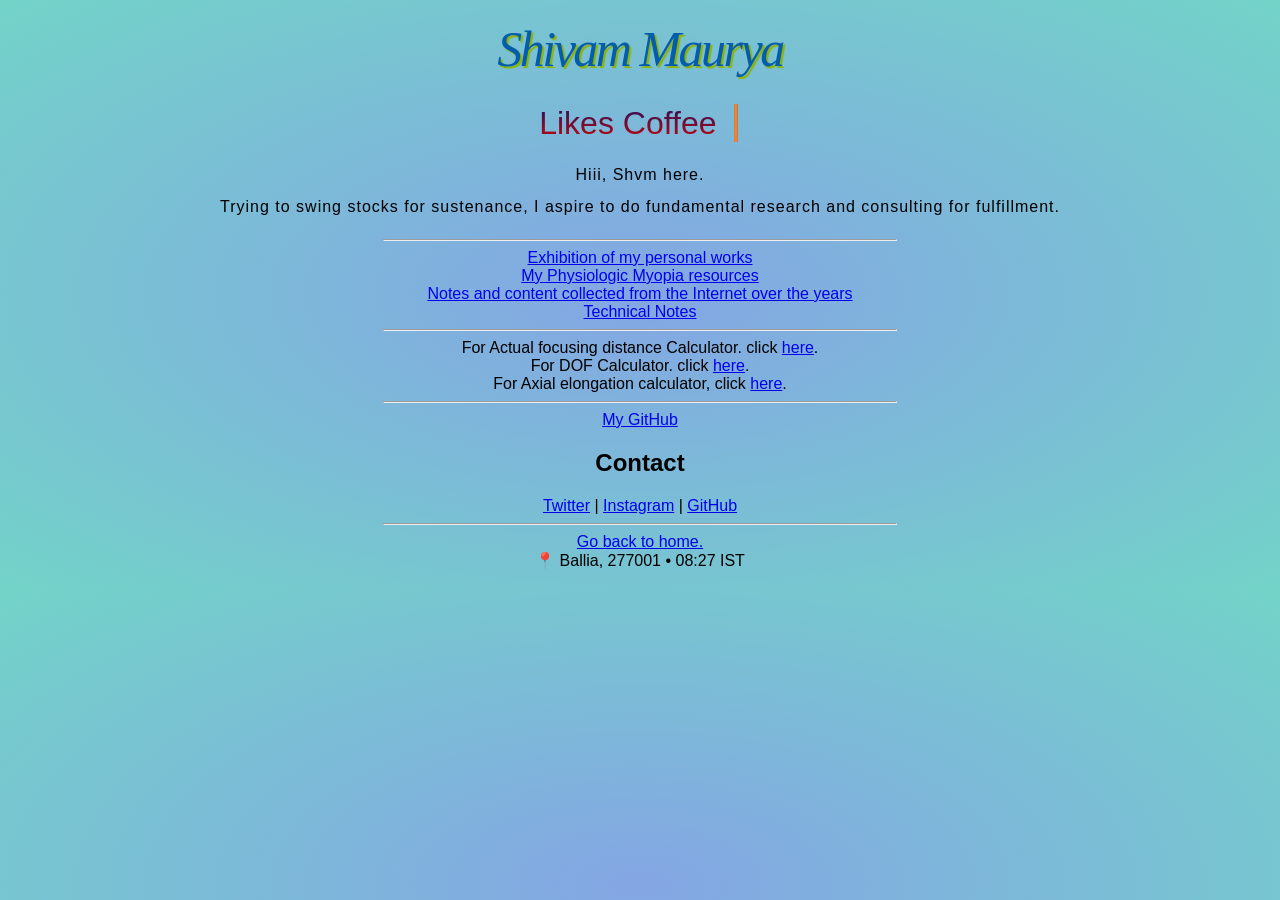
==== index.html @ 96a5835f "Bg formatting and typing text" ====
<!DOCTYPE html>
<html lang="en">
  <head>
    <meta charset="UTF-8">
    <meta name="viewport" content="width=device-width">

    <title>Shvmm</title>

    <link rel="icon" href="images/Schematic_diagram_of_the_human_eye_en.svg.png">

    <link rel="stylesheet" href="styles/style.css">
  </head>

  <body style="text-align: center;">
    <h1>
	Shivam Maurya</h1>
    <div class="typing-container">
      <span id="typingText"></span>
      <span class="cursor">|</span>
    </div>

    <p>Hiii, Shvm here.<br>
	Trying to swing stocks for sustenance, I aspire to do fundamental research and consulting for fulfillment.
    </p>
    
    <hr style="width:50%">
    <a href="content/exhibit.html">Exhibition of my personal works</a><br>
    <a href="content/myopia.html">My Physiologic Myopia resources</a><br>
    <a href="content/notes.html">Notes and content collected from the Internet over the years</a><br>
    <a href="content/technical.html">Technical Notes</a>
    <!--
    <hr style="width:50%">
    <p>
      Access my wealth of Myopia notes <a href="content/myopia_notes.html">here</a>.
      <br>
    </p>
    -->
    <hr style="width:50%">
    <span>
      For Actual focusing distance Calculator. click <a href="calculators/myopia_calc.html">here</a>.<br>
      For DOF Calculator. click <a href="calculators/dof.html">here</a>.<br>
      For Axial elongation calculator, click <a href="calculators/axial.html">here</a>.<br>

    </span>
    <hr style="width:50%">
    <!--
    <a href="about.html">Details/Contact/CV</a>
    |-->
    <a href="https://github.com/shvmm">My GitHub</a>
    
	<h2>Contact</h2>

        <a href="https://twitter.com/shvmaurya">Twitter</a>
        |
        <a href="https://www.instagram.com/shmzkm">Instagram</a>
        |
        <a href="https://github.com/shvmm">GitHub</a>

        <hr style="width:50%">
        <a href="index.html">Go back to home.</a>    
    <footer class="home-footer">
        <span class="footer-location">📍 Ballia, 277001 •</span>
        <span class="footer-time" id="localTime"></span>
    </footer>

    <script src="scripts/collapsible.js">
    </script>
    <script src="scripts/type.js">
    </script>
  </body>
</html>
---- styles/style.css ----
/* CSS Colour palette for this website will be quantized to multiples of 3.
 * The allowed (hex) values are: 0, 3, 6, 9, c, f;
 */

html {
  font-size: 16px;
  font-family: 'Open Sans', sans-serif;
  background: radial-gradient(ellipse, #84a6e4, #72d3c8);
}

body {
  font-family: "Poppins", sans-serif;
  width: 80%;
  margin: 0 auto;
  /* background-color: #96cccc; */
  align: center;
  padding-bottom: 10px;
  padding: 0 20px 20px 20px;
  /* border: 5px solid black; */

  opacity: 0;
  animation: fadeIn 1s forwards;
}

h1 {
  font-family:'Times New Roman', Times, serif;
  font-style: italic;
  letter-spacing: -0.05em;
  font-weight: 200;
  font-size: 50px;
  color: #045cad;
  text-align: center;
  text-shadow: 2px 2px 1px rgb(141, 179, 4);
  margin: 0;
  padding: 20px 0;
}

p, li {
  font-size: 16px;
  line-height: 2;
  letter-spacing: 1px;
}

hr {
  width: 100%;
  align: center;
  size: 2;
}
img {
  display: block;
  margin: 0 auto;
}

.typing-container {
  font-size: 2rem;
  /* display: flex; */
  font-family: "Poppins", sans-serif;
  /* color: #003960; */

  background: linear-gradient(to top, #ce0707, #02116b);
  -webkit-background-clip: text;
  background-clip: text;
  color: transparent;
}

.cursor {
  display: inline-block;
  margin-left: 5px;
  animation: blink 0.8s infinite;
  color: #f58326;
  font-size: 40px;
}

@keyframes blink {
  50% { opacity: 0; }
}
@keyframes fadeIn {
    to {
      opacity: 1;
    }
}
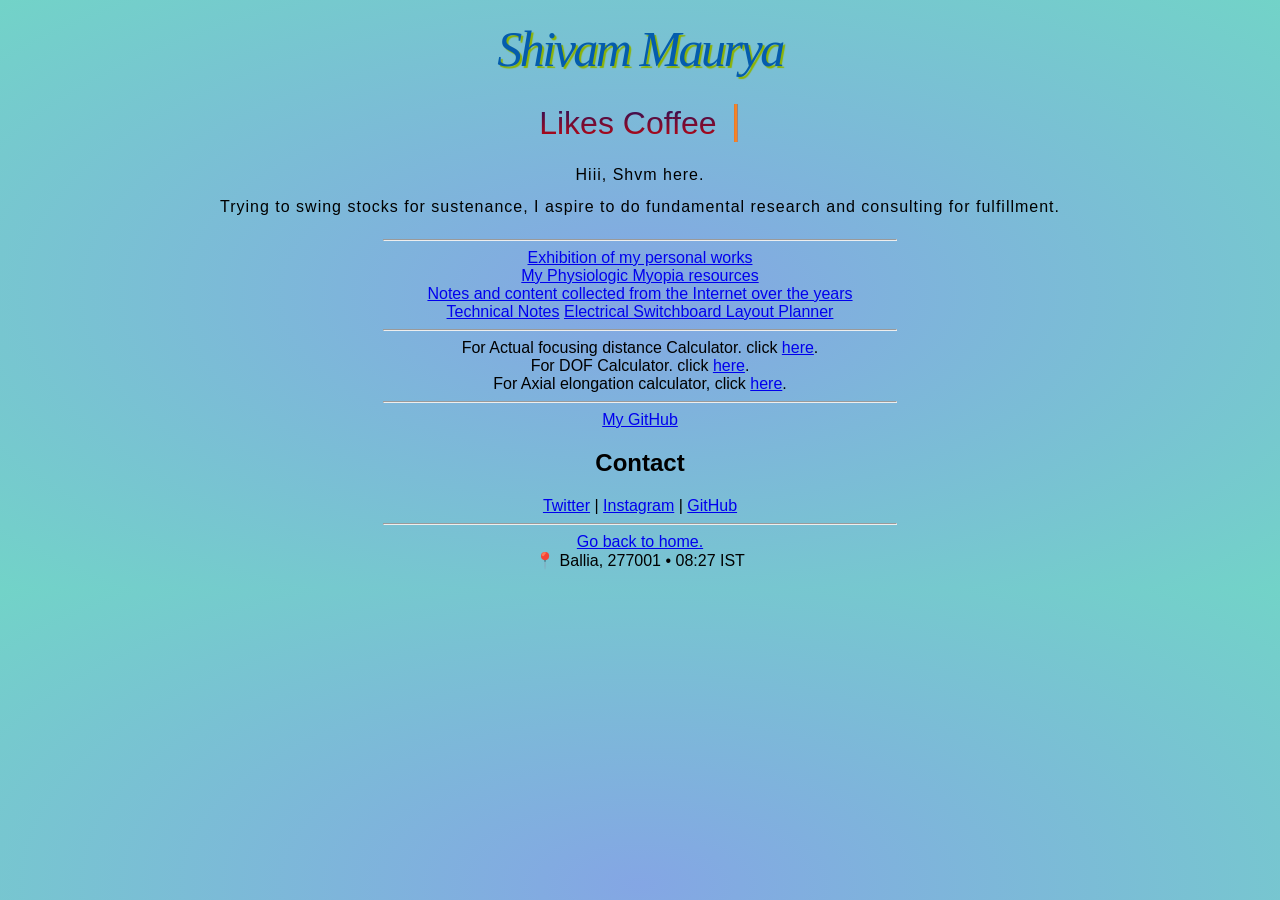
==== commit 0084ad34: "Added Switchboard layout planner" ====
--- a/index.html
+++ b/index.html
@@ -28,6 +28,7 @@
     <a href="content/myopia.html">My Physiologic Myopia resources</a><br>
     <a href="content/notes.html">Notes and content collected from the Internet over the years</a><br>
     <a href="content/technical.html">Technical Notes</a>
+    <a href="content/switchboard-planner.html">Electrical Switchboard Layout Planner</a>
     <!--
     <hr style="width:50%">
     <p>
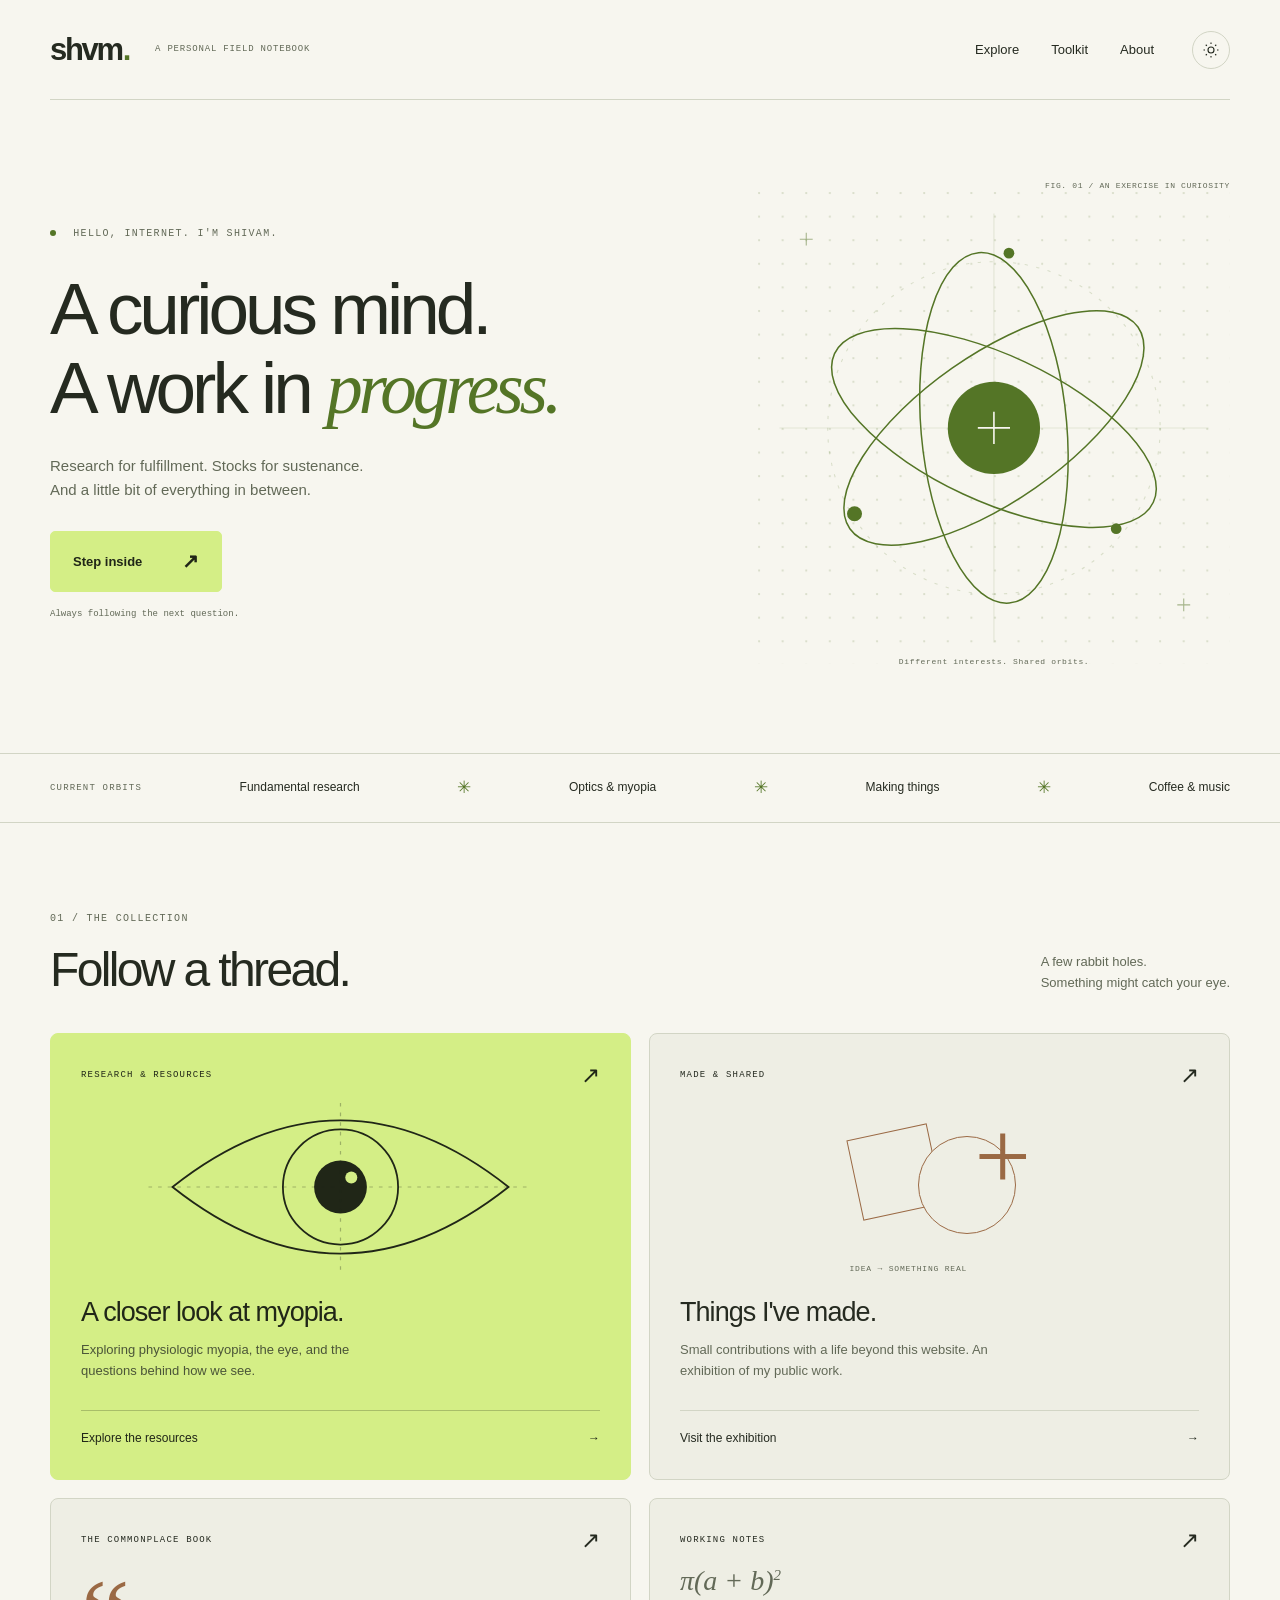
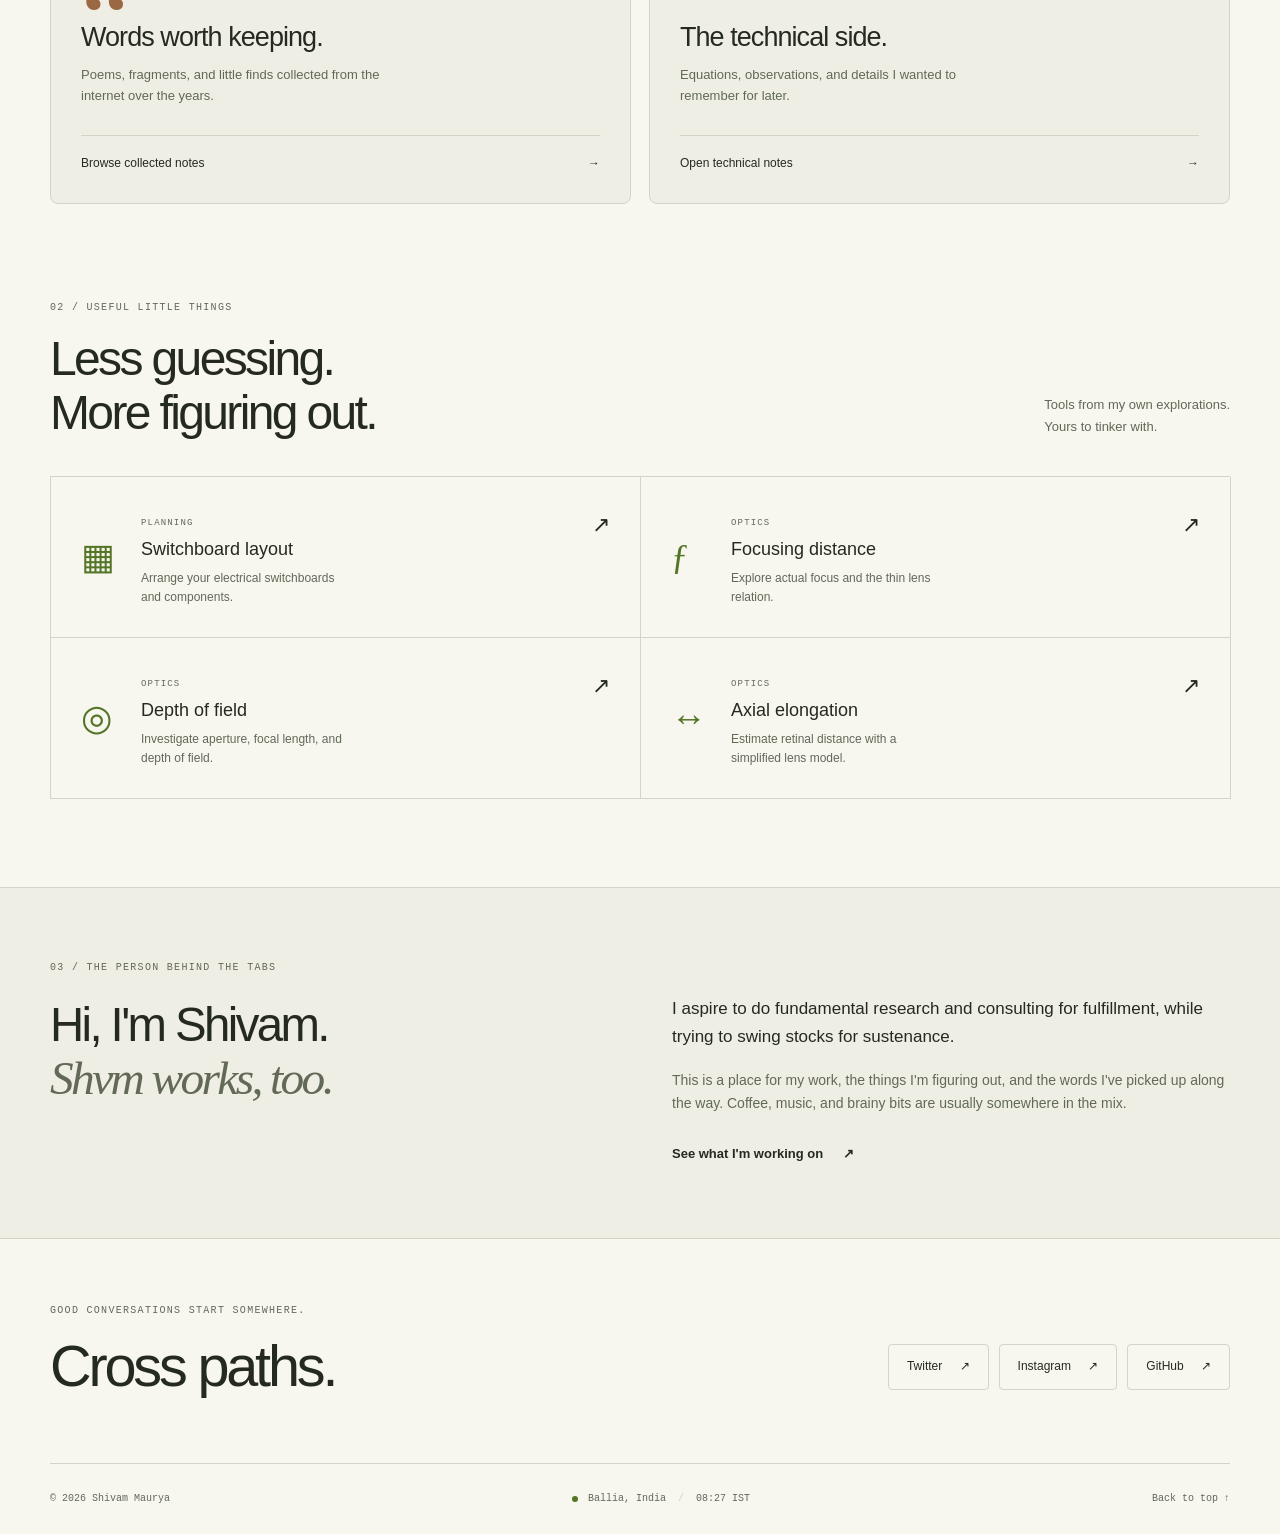
==== commit 56a75e33: "Redesign personal website as a responsive field notebook" ====
--- a/index.html
+++ b/index.html
@@ -1,72 +1,90 @@
 <!DOCTYPE html>
 <html lang="en">
-  <head>
-    <meta charset="UTF-8">
-    <meta name="viewport" content="width=device-width">
-
-    <title>Shvmm</title>
-
-    <link rel="icon" href="images/Schematic_diagram_of_the_human_eye_en.svg.png">
-
-    <link rel="stylesheet" href="styles/style.css">
-  </head>
-
-  <body style="text-align: center;">
-    <h1>
-	Shivam Maurya</h1>
-    <div class="typing-container">
-      <span id="typingText"></span>
-      <span class="cursor">|</span>
-    </div>
-
-    <p>Hiii, Shvm here.<br>
-	Trying to swing stocks for sustenance, I aspire to do fundamental research and consulting for fulfillment.
-    </p>
-    
-    <hr style="width:50%">
-    <a href="content/exhibit.html">Exhibition of my personal works</a><br>
-    <a href="content/myopia.html">My Physiologic Myopia resources</a><br>
-    <a href="content/notes.html">Notes and content collected from the Internet over the years</a><br>
-    <a href="content/technical.html">Technical Notes</a>
-    <a href="content/switchboard-planner.html">Electrical Switchboard Layout Planner</a>
-    <!--
-    <hr style="width:50%">
-    <p>
-      Access my wealth of Myopia notes <a href="content/myopia_notes.html">here</a>.
-      <br>
-    </p>
-    -->
-    <hr style="width:50%">
-    <span>
-      For Actual focusing distance Calculator. click <a href="calculators/myopia_calc.html">here</a>.<br>
-      For DOF Calculator. click <a href="calculators/dof.html">here</a>.<br>
-      For Axial elongation calculator, click <a href="calculators/axial.html">here</a>.<br>
-
-    </span>
-    <hr style="width:50%">
-    <!--
-    <a href="about.html">Details/Contact/CV</a>
-    |-->
-    <a href="https://github.com/shvmm">My GitHub</a>
-    
-	<h2>Contact</h2>
-
-        <a href="https://twitter.com/shvmaurya">Twitter</a>
-        |
-        <a href="https://www.instagram.com/shmzkm">Instagram</a>
-        |
-        <a href="https://github.com/shvmm">GitHub</a>
-
-        <hr style="width:50%">
-        <a href="index.html">Go back to home.</a>    
-    <footer class="home-footer">
-        <span class="footer-location">📍 Ballia, 277001 •</span>
-        <span class="footer-time" id="localTime"></span>
-    </footer>
-
-    <script src="scripts/collapsible.js">
-    </script>
-    <script src="scripts/type.js">
-    </script>
-  </body>
+<head>
+  <meta charset="utf-8">
+  <meta name="viewport" content="width=device-width, initial-scale=1">
+  <meta name="description" content="Shivam Maurya's corner of the internet. Research, personal projects, collected notes, and tools for curious minds.">
+  <meta name="theme-color" content="#151714">
+  <meta property="og:title" content="Shivam Maurya — A curious mind">
+  <meta property="og:description" content="A personal field notebook of research, things made, and ideas worth keeping.">
+  <meta property="og:type" content="website">
+  <meta property="og:url" content="https://shvmm.github.io/">
+  <title>Shivam Maurya — A curious mind</title>
+  <link rel="icon" href="images/mark.svg" type="image/svg+xml">
+  <link rel="stylesheet" href="styles/style.css">
+  <script src="scripts/theme.js"></script>
+  <script src="scripts/site.js" defer></script>
+</head>
+<body class="home-page">
+  <a class="skip-link" href="#main">Skip to content</a>
+  <div class="reading-progress" aria-hidden="true"></div>
+  <header class="site-header wrap">
+    <a class="wordmark" href="index.html" aria-label="Shivam Maurya home">shvm<span class="brand-dot">.</span><span class="wordmark-caption">A PERSONAL FIELD NOTEBOOK</span></a>
+    <nav class="main-nav" aria-label="Main navigation"><a href="#explore">Explore</a><a href="#toolkit">Toolkit</a><a href="#about">About</a></nav>
+    <button class="theme-toggle" type="button" aria-label="Switch to light theme" title="Switch color theme" hidden><svg viewBox="0 0 24 24" fill="none" stroke="currentColor" stroke-width="1.5" aria-hidden="true"><circle cx="12" cy="12" r="4"/><path d="M12 2v2m0 16v2M2 12h2m16 0h2M5 5l1.5 1.5m11 11L19 19M5 19l1.5-1.5m11-11L19 5"/></svg></button>
+  </header>
+  <main id="main">
+    <section class="hero wrap" aria-labelledby="hero-title">
+      <div class="hero-copy">
+        <p class="eyebrow"><span class="status-dot"></span> HELLO, INTERNET. I'M SHIVAM.</p>
+        <h1 id="hero-title">A curious mind.<br>A work in <em>progress.</em></h1>
+        <p class="hero-description">Research for fulfillment. Stocks for sustenance.<br>And a little bit of everything in between.</p>
+        <a class="button primary" href="#explore">Step inside <span aria-hidden="true">↗</span></a>
+        <span class="hero-aside">Always following the next question.</span>
+      </div>
+      <div class="orbit-art" aria-hidden="true">
+        <span class="art-index">FIG. 01 / AN EXERCISE IN CURIOSITY</span>
+        <svg class="orbit-drawing" viewBox="0 0 440 440" fill="none">
+          <defs><pattern id="dots" width="22" height="22" patternUnits="userSpaceOnUse"><circle cx="1" cy="1" r="1" fill="currentColor" opacity=".2"/></pattern></defs>
+          <rect width="440" height="440" fill="url(#dots)"/>
+          <path d="M220 20v400M20 220h400" stroke="currentColor" opacity=".12"/>
+          <circle cx="220" cy="220" r="155" stroke="currentColor" opacity=".18" stroke-dasharray="3 8"/>
+          <g class="orbital-lines" stroke="currentColor" stroke-width="1.4">
+            <ellipse cx="220" cy="220" rx="164" ry="68" transform="rotate(-35 220 220)"/>
+            <ellipse cx="220" cy="220" rx="164" ry="68" transform="rotate(25 220 220)"/>
+            <ellipse cx="220" cy="220" rx="164" ry="68" transform="rotate(85 220 220)"/>
+          </g>
+          <circle class="orbit-core" cx="220" cy="220" r="43"/>
+          <path d="M205 220h30m-15-15v30" stroke="var(--bg)" stroke-width="1.5"/>
+          <circle cx="90" cy="300" r="7" fill="currentColor"/><circle cx="334" cy="314" r="5" fill="currentColor"/><circle cx="234" cy="57" r="5" fill="currentColor"/>
+          <path d="M39 44h12m-6-6v12M391 385h12m-6-6v12" stroke="currentColor" opacity=".5"/>
+        </svg>
+        <span class="art-note">Different interests. Shared orbits.</span>
+      </div>
+    </section>
+    <div class="interest-strip"><div class="wrap"><span class="eyebrow">CURRENT ORBITS</span><span>Fundamental research</span><span class="strip-star" aria-hidden="true">✳</span><span>Optics &amp; myopia</span><span class="strip-star" aria-hidden="true">✳</span><span>Making things</span><span class="strip-star" aria-hidden="true">✳</span><span>Coffee &amp; music</span></div></div>
+    <section class="section wrap" id="explore" aria-labelledby="explore-title">
+      <div class="section-heading"><div><p class="eyebrow">01 / THE COLLECTION</p><h2 id="explore-title">Follow a thread.</h2></div><p>A few rabbit holes.<br>Something might catch your eye.</p></div>
+      <div class="collection-grid">
+        <a class="collection-card research-card" href="content/myopia.html">
+          <div class="card-top"><span class="eyebrow">RESEARCH &amp; RESOURCES</span><span class="card-arrow" aria-hidden="true">↗</span></div>
+          <svg class="eye-drawing" viewBox="0 0 320 150" fill="none" aria-hidden="true"><path d="M20 75Q160-36 300 75Q160 186 20 75Z" stroke="currentColor" stroke-width="1.5"/><circle cx="160" cy="75" r="48" stroke="currentColor" stroke-width="1.5"/><circle cx="160" cy="75" r="22" fill="currentColor"/><path d="M0 75h320M160 5v140" stroke="currentColor" opacity=".3" stroke-dasharray="3 5"/><circle cx="169" cy="67" r="5" fill="var(--accent)"/></svg>
+          <div><h3>A closer look at myopia.</h3><p>Exploring physiologic myopia, the eye, and the questions behind how we see.</p></div><span class="card-foot">Explore the resources <span aria-hidden="true">→</span></span>
+        </a>
+        <a class="collection-card work-card" href="content/exhibit.html">
+          <div class="card-top"><span class="eyebrow">MADE &amp; SHARED</span><span class="card-arrow" aria-hidden="true">↗</span></div>
+          <div class="work-art" aria-hidden="true"><span class="work-square"></span><span class="work-circle"></span><span class="work-cross">+</span><span class="work-caption">IDEA → SOMETHING REAL</span></div>
+          <div><h3>Things I've made.</h3><p>Small contributions with a life beyond this website. An exhibition of my public work.</p></div><span class="card-foot">Visit the exhibition <span aria-hidden="true">→</span></span>
+        </a>
+        <a class="collection-card note-card" href="content/notes.html"><div class="card-top"><span class="eyebrow">THE COMMONPLACE BOOK</span><span class="card-arrow" aria-hidden="true">↗</span></div><span class="note-glyph" aria-hidden="true">“</span><div><h3>Words worth keeping.</h3><p>Poems, fragments, and little finds collected from the internet over the years.</p></div><span class="card-foot">Browse collected notes <span aria-hidden="true">→</span></span></a>
+        <a class="collection-card technical-card" href="content/technical.html"><div class="card-top"><span class="eyebrow">WORKING NOTES</span><span class="card-arrow" aria-hidden="true">↗</span></div><span class="formula-glyph" aria-hidden="true">π(a + b)<sup>2</sup></span><div><h3>The technical side.</h3><p>Equations, observations, and details I wanted to remember for later.</p></div><span class="card-foot">Open technical notes <span aria-hidden="true">→</span></span></a>
+      </div>
+    </section>
+    <section class="section toolkit-section wrap" id="toolkit" aria-labelledby="toolkit-title">
+      <div class="section-heading"><div><p class="eyebrow">02 / USEFUL LITTLE THINGS</p><h2 id="toolkit-title">Less guessing.<br>More figuring out.</h2></div><p>Tools from my own explorations.<br>Yours to tinker with.</p></div>
+      <div class="tool-grid">
+        <a class="tool-card" href="content/switchboard-planner.html"><span class="tool-icon" aria-hidden="true">▦</span><div><span class="eyebrow">PLANNING</span><h3>Switchboard layout</h3><p>Arrange your electrical switchboards and components.</p></div><span class="tool-arrow" aria-hidden="true">↗</span></a>
+        <a class="tool-card" href="calculators/myopia_calc.html"><span class="tool-icon" aria-hidden="true">ƒ</span><div><span class="eyebrow">OPTICS</span><h3>Focusing distance</h3><p>Explore actual focus and the thin lens relation.</p></div><span class="tool-arrow" aria-hidden="true">↗</span></a>
+        <a class="tool-card" href="calculators/dof.html"><span class="tool-icon" aria-hidden="true">◎</span><div><span class="eyebrow">OPTICS</span><h3>Depth of field</h3><p>Investigate aperture, focal length, and depth of field.</p></div><span class="tool-arrow" aria-hidden="true">↗</span></a>
+        <a class="tool-card" href="calculators/axial.html"><span class="tool-icon" aria-hidden="true">↔</span><div><span class="eyebrow">OPTICS</span><h3>Axial elongation</h3><p>Estimate retinal distance with a simplified lens model.</p></div><span class="tool-arrow" aria-hidden="true">↗</span></a>
+      </div>
+    </section>
+    <section class="about-section" id="about" aria-labelledby="about-title"><div class="wrap about-grid">
+      <div><p class="eyebrow">03 / THE PERSON BEHIND THE TABS</p><h2 id="about-title">Hi, I'm Shivam.<br><em>Shvm works, too.</em></h2></div>
+      <div class="about-copy"><p>I aspire to do fundamental research and consulting for fulfillment, while trying to swing stocks for sustenance.</p><p>This is a place for my work, the things I'm figuring out, and the words I've picked up along the way. Coffee, music, and brainy bits are usually somewhere in the mix.</p><a class="text-link" href="https://github.com/shvmm">See what I'm working on <span aria-hidden="true">↗</span></a></div>
+    </div></section>
+    <section class="contact-section wrap" aria-labelledby="contact-title"><p class="eyebrow">GOOD CONVERSATIONS START SOMEWHERE.</p><div class="contact-row"><h2 id="contact-title">Cross paths.</h2><div class="social-links"><a href="https://twitter.com/shvmaurya">Twitter <span aria-hidden="true">↗</span></a><a href="https://www.instagram.com/shmzkm">Instagram <span aria-hidden="true">↗</span></a><a href="https://github.com/shvmm">GitHub <span aria-hidden="true">↗</span></a></div></div></section>
+  </main>
+  <footer class="site-footer wrap"><span>© <span data-year>2026</span> Shivam Maurya</span><span class="location"><span class="status-dot"></span> Ballia, India <span class="footer-clock" data-clock></span></span><a href="#main">Back to top ↑</a></footer>
+</body>
 </html>
--- a/styles/style.css
+++ b/styles/style.css
@@ -1,81 +1,276 @@
-/* CSS Colour palette for this website will be quantized to multiples of 3.
- * The allowed (hex) values are: 0, 3, 6, 9, c, f;
- */
+@layer reset, base, components, pages, enhancements;
 
-html {
-  font-size: 16px;
-  font-family: 'Open Sans', sans-serif;
-  background: radial-gradient(ellipse, #84a6e4, #72d3c8);
-}
-
-body {
-  font-family: "Poppins", sans-serif;
-  width: 80%;
-  margin: 0 auto;
-  /* background-color: #96cccc; */
-  align: center;
-  padding-bottom: 10px;
-  padding: 0 20px 20px 20px;
-  /* border: 5px solid black; */
-
-  opacity: 0;
-  animation: fadeIn 1s forwards;
-}
-
-h1 {
-  font-family:'Times New Roman', Times, serif;
-  font-style: italic;
-  letter-spacing: -0.05em;
-  font-weight: 200;
-  font-size: 50px;
-  color: #045cad;
-  text-align: center;
-  text-shadow: 2px 2px 1px rgb(141, 179, 4);
-  margin: 0;
-  padding: 20px 0;
-}
-
-p, li {
-  font-size: 16px;
-  line-height: 2;
-  letter-spacing: 1px;
-}
-
-hr {
-  width: 100%;
-  align: center;
-  size: 2;
-}
-img {
-  display: block;
-  margin: 0 auto;
-}
-
-.typing-container {
-  font-size: 2rem;
-  /* display: flex; */
-  font-family: "Poppins", sans-serif;
-  /* color: #003960; */
-
-  background: linear-gradient(to top, #ce0707, #02116b);
-  -webkit-background-clip: text;
-  background-clip: text;
-  color: transparent;
-}
-
-.cursor {
-  display: inline-block;
-  margin-left: 5px;
-  animation: blink 0.8s infinite;
-  color: #f58326;
-  font-size: 40px;
-}
-
-@keyframes blink {
-  50% { opacity: 0; }
-}
-@keyframes fadeIn {
-    to {
-      opacity: 1;
-    }
-}+@layer reset {
+  *, *::before, *::after { box-sizing: border-box; }
+  body, h1, h2, h3, p, figure { margin: 0; }
+  button, input, select, textarea { font: inherit; }
+  img, svg { max-width: 100%; }
+  button, a, input, summary { -webkit-tap-highlight-color: transparent; }
+  [hidden] { display: none !important; }
+}
+@layer base {
+  :root {
+    color-scheme: dark;
+    --bg: #151714; --surface: #1e211d; --surface-raised: #272b24;
+    --text: #f0f0e6; --muted: #a3aa9a; --line: #363c31;
+    --accent: #d4ee86; --accent-ink: #202617; --warm: #e4c8a9;
+    --mono: "Cascadia Code", "SFMono-Regular", Consolas, monospace;
+    --sans: "Segoe UI", -apple-system, BlinkMacSystemFont, sans-serif;
+    --serif: "Iowan Old Style", "Palatino Linotype", "Book Antiqua", Georgia, serif;
+  }
+  :root[data-theme="light"] {
+    color-scheme: light;
+    --bg: #f7f6ef; --surface: #eeeee4; --surface-raised: #e5e7da;
+    --text: #252a20; --muted: #626957; --line: #d2d5c5; --warm: #9a6944;
+  }
+  html { scroll-behavior: smooth; scroll-padding-top: 2rem; }
+  body { background: var(--bg); color: var(--text); font: 16px/1.65 var(--sans); min-width: 280px; }
+  ::selection { background: var(--accent); color: var(--accent-ink); }
+  a { color: inherit; text-underline-offset: .25em; }
+  button { cursor: pointer; }
+  a, button, summary, input { touch-action: manipulation; }
+  :focus-visible { outline: 2px solid var(--accent); outline-offset: 5px; }
+  :root[data-theme="light"] :focus-visible { outline-color: #547526; }
+  h1, h2, h3 { line-height: 1.12; font-weight: 500; }
+  h1, h2 { letter-spacing: -.055em; }
+  em { font-family: var(--serif); font-weight: 400; }
+  pre { font: .9rem/1.8 var(--mono); white-space: pre-wrap; overflow-wrap: anywhere; }
+  hr { border: 0; border-top: 1px solid var(--line); margin: 2rem 0; }
+}
+@layer components {
+  .wrap { width: min(1180px, calc(100% - 96px)); margin-inline: auto; }
+  .eyebrow { font: 10px/1.6 var(--mono); letter-spacing: .13em; }
+  .skip-link { position: fixed; top: 12px; left: 12px; padding: 12px 20px; background: var(--accent); color: var(--accent-ink); z-index: 20; transform: translateY(-200%); }
+  .skip-link:focus { transform: translateY(0); }
+  .site-header { display: flex; align-items: center; min-height: 100px; border-bottom: 1px solid var(--line); gap: 38px; }
+  .wordmark { display: flex; gap: 24px; align-items: center; text-decoration: none; font-size: 31px; font-weight: 700; letter-spacing: -.075em; }
+  .brand-dot { color: var(--accent); margin-left: -23px; }
+  :root[data-theme="light"] .brand-dot { color: #547526; }
+  .wordmark-caption { color: var(--muted); font: 9px/1.6 var(--mono); letter-spacing: .09em; margin-left: 2px; }
+  .main-nav { display: flex; margin-left: auto; gap: 32px; font-size: 13px; }
+  .main-nav a { text-decoration: none; padding-block: 12px; }
+  .main-nav a:hover, .text-link:hover, .site-footer a:hover { color: var(--accent); }
+  :root[data-theme="light"] .main-nav a:hover, :root[data-theme="light"] .text-link:hover, :root[data-theme="light"] .site-footer a:hover { color: #547526; }
+  .theme-toggle { width: 38px; height: 38px; display: grid; place-items: center; border: 1px solid var(--line); border-radius: 50%; background: transparent; color: var(--text); flex-shrink: 0; }
+  .theme-toggle svg { width: 18px; height: 18px; }
+  .theme-toggle:hover { background: var(--surface-raised); }
+  .status-dot { width: 6px; height: 6px; background: var(--accent); display: inline-block; border-radius: 50%; margin-right: 10px; flex-shrink: 0; }
+  :root[data-theme="light"] .status-dot { background: #547526; }
+  .button { display: inline-flex; align-items: center; justify-content: space-between; gap: 40px; padding: 13px 22px; font-size: 13px; font-weight: 600; text-decoration: none; border: 1px solid var(--line); border-radius: 5px; transition: transform .2s, background .2s; }
+  .button.primary { background: var(--accent); color: var(--accent-ink); border-color: var(--accent); }
+  .button:hover { transform: translateY(-3px); }
+  .button span { font-size: 20px; }
+  .section { padding-block: 88px; }
+  .section-heading { display: flex; justify-content: space-between; align-items: end; gap: 32px; margin-bottom: 36px; }
+  .section-heading .eyebrow { color: var(--muted); margin-bottom: 16px; }
+  .section-heading h2 { font-size: clamp(32px, 3.8vw, 48px); }
+  .section-heading > p { color: var(--muted); font-size: 13px; padding-bottom: 3px; }
+  .card-arrow { font: 23px/1 var(--sans); transition: transform .2s; }
+  .card-foot { display: flex; justify-content: space-between; align-items: center; font-size: 12px; padding-top: 16px; border-top: 1px solid var(--line); }
+  .text-link { font-size: 13px; font-weight: 600; text-decoration: none; display: inline-flex; gap: 20px; }
+  .site-footer { border-top: 1px solid var(--line); display: flex; align-items: center; justify-content: space-between; gap: 20px; padding-block: 26px; color: var(--muted); font: 10px/1.8 var(--mono); }
+  .site-footer a { text-decoration: none; }
+  .location { display: flex; align-items: center; }
+  .footer-clock:not(:empty)::before { content: "/"; margin-inline: 12px; color: var(--line); }
+  .reading-progress { position: fixed; top: 0; left: 0; width: 100%; height: 2px; transform: scaleX(0); transform-origin: left; background: var(--accent); z-index: 10; }
+  .tool-grid { display: grid; grid-template-columns: 1fr 1fr; border-top: 1px solid var(--line); border-left: 1px solid var(--line); }
+  .tool-card { display: flex; gap: 22px; align-items: center; padding: 30px; text-decoration: none; border-right: 1px solid var(--line); border-bottom: 1px solid var(--line); container-type: inline-size; transition: background .2s; }
+  .tool-card:hover { background: var(--surface); }
+  .tool-icon { font: 36px/1 var(--serif); color: var(--accent); min-width: 38px; }
+  :root[data-theme="light"] .tool-icon { color: #547526; }
+  .tool-card .eyebrow { font-size: 9px; color: var(--muted); }
+  .tool-card h3 { font-size: 18px; margin-block: 6px 9px; }
+  .tool-card p { font-size: 12px; line-height: 1.6; color: var(--muted); max-width: 32ch; }
+  .tool-arrow { font-size: 22px; align-self: start; margin-left: auto; }
+}
+@layer pages {
+  .hero { display: grid; grid-template-columns: 1.45fr 1fr; align-items: center; gap: 24px; padding-block: 80px 85px; }
+  .hero .eyebrow { color: var(--muted); margin-bottom: 28px; }
+  .hero h1 { font-size: clamp(42px, 5.7vw, 74px); line-height: 1.08; }
+  .hero h1 em { color: var(--accent); }
+  :root[data-theme="light"] .hero h1 em { color: #547526; }
+  .hero-description { font-size: 15px; color: var(--muted); margin-block: 25px 28px; }
+  .hero-aside { display: block; margin-top: 16px; color: var(--muted); font: 9px/1.5 var(--mono); }
+  .orbit-art { align-self: stretch; display: flex; flex-direction: column; justify-content: center; color: var(--accent); }
+  :root[data-theme="light"] .orbit-art { color: #547526; }
+  .art-index, .art-note { color: var(--muted); font: 8px/1.5 var(--mono); letter-spacing: .08em; }
+  .art-index { align-self: flex-end; }
+  .art-note { align-self: center; margin-top: -8px; }
+  .orbit-drawing { width: 100%; }
+  .orbit-core { fill: currentColor; }
+  .interest-strip { border-block: 1px solid var(--line); }
+  .interest-strip .wrap { display: flex; flex-wrap: wrap; gap: 20px; align-items: center; justify-content: space-between; padding-block: 20px; font-size: 12px; }
+  .interest-strip .eyebrow { font-size: 9px; color: var(--muted); }
+  .strip-star { font-size: 17px; color: var(--accent); }
+  :root[data-theme="light"] .strip-star { color: #547526; }
+  .collection-grid { display: grid; grid-template-columns: 1fr 1fr; gap: 18px; }
+  .collection-card { display: flex; flex-direction: column; padding: 30px; background: var(--surface); border: 1px solid var(--line); border-radius: 8px; text-decoration: none; transition: transform .25s, border-color .25s; }
+  .collection-card:hover { transform: translateY(-5px); border-color: var(--muted); }
+  .collection-card:hover .card-arrow { transform: translate(3px, -3px); }
+  .card-top { display: flex; align-items: center; justify-content: space-between; gap: 16px; }
+  .card-top .eyebrow { font-size: 9px; }
+  .collection-card h3 { font-size: 27px; letter-spacing: -.035em; margin-bottom: 12px; }
+  .collection-card p { font-size: 13px; color: var(--muted); max-width: 45ch; }
+  .collection-card .card-foot { margin-top: auto; padding-top: 18px; }
+  .collection-card > div:nth-last-of-type(1) { margin-bottom: 28px; }
+  .research-card { background: var(--accent); color: var(--accent-ink); border-color: var(--accent); }
+  .research-card p { color: #4b5538; }
+  .research-card .card-foot { border-color: #a8be69; }
+  .eye-drawing { height: 180px; width: 100%; margin-block: 10px 20px; }
+  .work-art { height: 180px; position: relative; margin-block: 10px 20px; width: 260px; max-width: 100%; align-self: center; }
+  .work-square { width: 82px; height: 82px; border: 1px solid var(--warm); position: absolute; left: 44px; top: 34px; transform: rotate(-12deg); }
+  .work-circle { width: 98px; height: 98px; border: 1px solid var(--warm); border-radius: 50%; position: absolute; left: 108px; top: 39px; background: var(--surface); }
+  .work-cross { color: var(--warm); position: absolute; left: 165px; top: 10px; font: 100px/1 var(--serif); }
+  .work-caption { position: absolute; bottom: 4px; left: 40px; color: var(--muted); font: 8px/1 var(--mono); letter-spacing: .1em; }
+  .note-card, .technical-card { min-height: 292px; }
+  .note-glyph { display: block; height: 70px; color: var(--warm); font: 110px/1.2 var(--serif); }
+  .formula-glyph { display: block; height: 70px; padding-top: 15px; color: var(--muted); font: italic 28px/1 var(--serif); }
+  .formula-glyph sup { font-size: 15px; }
+  .toolkit-section { padding-top: 8px; }
+  .about-section { border-block: 1px solid var(--line); background: var(--surface); padding-block: 72px; }
+  .about-grid { display: grid; grid-template-columns: 1fr 1fr; gap: 64px; }
+  .about-grid .eyebrow { color: var(--muted); margin-bottom: 22px; }
+  .about-grid h2 { font-size: clamp(32px, 3.7vw, 48px); }
+  .about-grid h2 em { color: var(--muted); }
+  .about-copy { padding-top: 35px; }
+  .about-copy p { color: var(--muted); font-size: 14px; margin-bottom: 18px; }
+  .about-copy p:first-child { color: var(--text); font-size: 17px; }
+  .about-copy .text-link { margin-top: 10px; }
+  .contact-section { padding-block: 64px; }
+  .contact-section .eyebrow { color: var(--muted); margin-bottom: 15px; }
+  .contact-row { display: flex; align-items: center; justify-content: space-between; gap: 32px; }
+  .contact-row h2 { font-size: clamp(36px, 4.5vw, 60px); }
+  .social-links { display: flex; gap: 10px; flex-wrap: wrap; }
+  .social-links a { font-size: 12px; text-decoration: none; padding: 12px 18px; border: 1px solid var(--line); border-radius: 4px; }
+  .social-links a:hover { background: var(--surface-raised); }
+  .social-links span { padding-left: 14px; }
+  .page-main { min-height: 65vh; padding-block: 54px 80px; }
+  .breadcrumb { font: 10px/1.6 var(--mono); color: var(--muted); margin-bottom: 36px; display: flex; gap: 12px; flex-wrap: wrap; }
+  .breadcrumb a { text-decoration: none; }
+  .page-intro { max-width: 760px; margin-bottom: 45px; }
+  .page-intro .eyebrow { color: var(--muted); margin-bottom: 16px; }
+  .page-intro h1 { font-size: clamp(38px, 5.4vw, 64px); margin-bottom: 24px; text-wrap: balance; }
+  .page-intro > p:last-child { color: var(--muted); font-size: 16px; max-width: 65ch; }
+  .note-list { border-top: 1px solid var(--line); }
+  .note-list details { border-bottom: 1px solid var(--line); }
+  .note-list summary { display: flex; justify-content: space-between; align-items: center; gap: 24px; list-style: none; padding: 24px 8px; cursor: pointer; font-size: 17px; }
+  .note-list summary::-webkit-details-marker { display: none; }
+  .note-list summary::after { content: "+"; color: var(--muted); font: 24px/1 var(--mono); flex-shrink: 0; }
+  .note-list details[open] summary::after { content: "−"; }
+  .note-list summary:hover { color: var(--warm); }
+  .note-body { padding: 0 24px 30px; color: var(--muted); max-width: 900px; }
+  .note-body pre { font-family: var(--sans); font-size: 14px; line-height: 1.9; }
+  .technical-notes .note-body pre { font-family: var(--mono); }
+  .note-body p { font-size: 15px; }
+  .page-return { margin-top: 36px; }
+  .feature-panel { display: grid; grid-template-columns: 280px 1fr; align-items: center; border: 1px solid var(--line); border-radius: 8px; overflow: hidden; }
+  .feature-image { background: var(--surface); padding: 38px; display: grid; place-items: center; }
+  .feature-image img { width: 190px; height: 190px; object-fit: contain; }
+  .feature-copy { padding: 36px; }
+  .feature-copy h2 { font-size: 32px; margin-block: 14px 20px; }
+  .feature-copy p { color: var(--muted); font-size: 14px; margin-bottom: 24px; }
+  .resource-panel { padding: 36px; border: 1px solid var(--line); border-radius: 8px; background: var(--surface); margin-bottom: 40px; }
+  .resource-panel h2 { font-size: 28px; margin-bottom: 16px; }
+  .resource-panel p { color: var(--muted); max-width: 65ch; margin-bottom: 24px; }
+  .calculator-layout { display: grid; grid-template-columns: repeat(2, minmax(0, 1fr)); gap: 24px; align-items: start; }
+  .calculator-panel { border: 1px solid var(--line); background: var(--surface); border-radius: 8px; padding: 30px; }
+  .calculator-panel h2 { font-size: 25px; margin-bottom: 16px; letter-spacing: -.035em; }
+  .calculator-panel h3 { font-size: 17px; margin-block: 28px 14px; }
+  .calculator-panel > p { color: var(--muted); font-size: 13px; margin-bottom: 24px; }
+  .field { margin-bottom: 22px; }
+  .field label { display: block; font-size: 13px; margin-bottom: 8px; }
+  .field small { display: block; font-size: 11px; color: var(--muted); margin-top: 6px; }
+  .field input { width: 100%; background: var(--bg); border: 1px solid var(--line); border-radius: 4px; padding: 11px 14px; color: var(--text); font-family: var(--mono); }
+  .calculator-panel .button { margin-block: 0 18px; }
+  .result-box { padding: 18px; border: 1px solid var(--line); background: var(--bg); border-radius: 5px; font-size: 13px; line-height: 1.9; overflow-wrap: anywhere; }
+  .result-box span:not(:empty) { color: var(--accent); font-family: var(--mono); font-weight: 600; }
+  :root[data-theme="light"] .result-box span:not(:empty) { color: #547526; }
+  .result-box p + p { margin-top: 8px; }
+  .calculator-help { font-size: 12px; color: var(--muted); margin-bottom: 24px; }
+  .full-width { grid-column: 1 / -1; }
+  .form-error { color: var(--warm); font-size: 12px; margin-bottom: 14px; }
+  .noscript-note { margin-bottom: 20px; border: 1px solid var(--line); padding: 16px; }
+  @media (max-width: 1000px) {
+    .wrap { width: calc(100% - 64px); }
+    .wordmark-caption { display: none; }
+    .hero { grid-template-columns: 1.55fr 1fr; padding-block: 64px; }
+    .hero h1 { font-size: clamp(42px, 6vw, 60px); }
+    .hero-description { font-size: 14px; }
+    .interest-strip .wrap { gap: 16px; }
+    .interest-strip .eyebrow { width: 100%; }
+    .collection-card h3 { font-size: 24px; }
+    .about-grid { gap: 40px; }
+  }
+  @media (max-width: 700px) {
+    .wrap { width: calc(100% - 40px); }
+    .site-header { min-height: 80px; gap: 18px; }
+    .main-nav { gap: 18px; font-size: 12px; }
+    .wordmark { font-size: 28px; }
+    .theme-toggle { width: 32px; height: 32px; }
+    .hero { grid-template-columns: 1fr; padding-block: 52px 36px; gap: 24px; }
+    .hero h1 { font-size: clamp(42px, 8.9vw, 62px); }
+    .hero .eyebrow { font-size: 9px; }
+    .orbit-art { width: 300px; max-width: 100%; margin-inline: auto; }
+    .orbit-drawing { height: 250px; }
+    .art-index { align-self: center; }
+    .art-note { margin-top: 0; }
+    .interest-strip .wrap { justify-content: flex-start; column-gap: 12px; row-gap: 8px; font-size: 11px; }
+    .interest-strip .strip-star:last-of-type { display: none; }
+    .section { padding-block: 54px; }
+    .section-heading { align-items: start; flex-direction: column; gap: 16px; margin-bottom: 26px; }
+    .section-heading > p br { display: none; }
+    .collection-grid, .tool-grid, .about-grid, .calculator-layout { grid-template-columns: 1fr; }
+    .collection-card { padding: 24px; }
+    .eye-drawing { height: 155px; }
+    .work-art { height: 150px; }
+    .note-card, .technical-card { min-height: 270px; }
+    .toolkit-section { padding-top: 0; }
+    .tool-card { padding: 25px 22px; }
+    .about-section { padding-block: 48px; }
+    .about-grid { gap: 24px; }
+    .about-copy { padding-top: 0; }
+    .contact-section { padding-block: 48px; }
+    .contact-row { align-items: start; flex-direction: column; gap: 22px; }
+    .social-links a { padding: 10px 12px; }
+    .social-links span { padding-left: 8px; }
+    .site-footer { flex-wrap: wrap; gap: 14px; }
+    .site-footer .location { order: 3; width: 100%; }
+    .page-main { padding-block: 32px 48px; }
+    .breadcrumb { margin-bottom: 28px; }
+    .page-intro { margin-bottom: 32px; }
+    .page-intro > p:last-child { font-size: 14px; }
+    .note-list summary { font-size: 15px; }
+    .note-body { padding-inline: 8px; }
+    .feature-panel { grid-template-columns: 1fr; }
+    .feature-copy, .resource-panel { padding: 24px; }
+    .calculator-panel { padding: 24px; }
+  }
+  @media (max-width: 370px) {
+    .site-header { gap: 10px; }
+    .main-nav { gap: 12px; }
+    .hero h1 { font-size: 38px; }
+    .footer-clock:not(:empty)::before { margin-inline: 8px; }
+  }
+}
+@layer enhancements {
+  @view-transition { navigation: auto; }
+  @supports (background: color-mix(in oklab, white, black)) {
+    .collection-card:hover { border-color: color-mix(in oklab, var(--accent) 45%, var(--line)); }
+    .theme-toggle:hover { background: color-mix(in oklab, var(--accent) 8%, var(--bg)); }
+  }
+  @container (max-width: 270px) { .tool-card p { font-size: 11px; } }
+  @supports (animation-timeline: scroll()) {
+    .reading-progress { animation: page-progress linear both; animation-timeline: scroll(root); }
+    @keyframes page-progress { to { transform: scaleX(1); } }
+  }
+  @media (prefers-reduced-motion: no-preference) {
+    .hero-copy { animation: enter .7s ease-out both; }
+    .orbit-art { animation: enter 1s ease-out both; }
+    @keyframes enter { from { opacity: 0; transform: translateY(14px); } to { opacity: 1; transform: translateY(0); } }
+  }
+  @media (prefers-reduced-motion: reduce) {
+    html { scroll-behavior: auto; }
+    *, *::before, *::after { animation: none !important; transition: none !important; }
+    ::view-transition-group(*) { animation: none !important; }
+  }
+}
